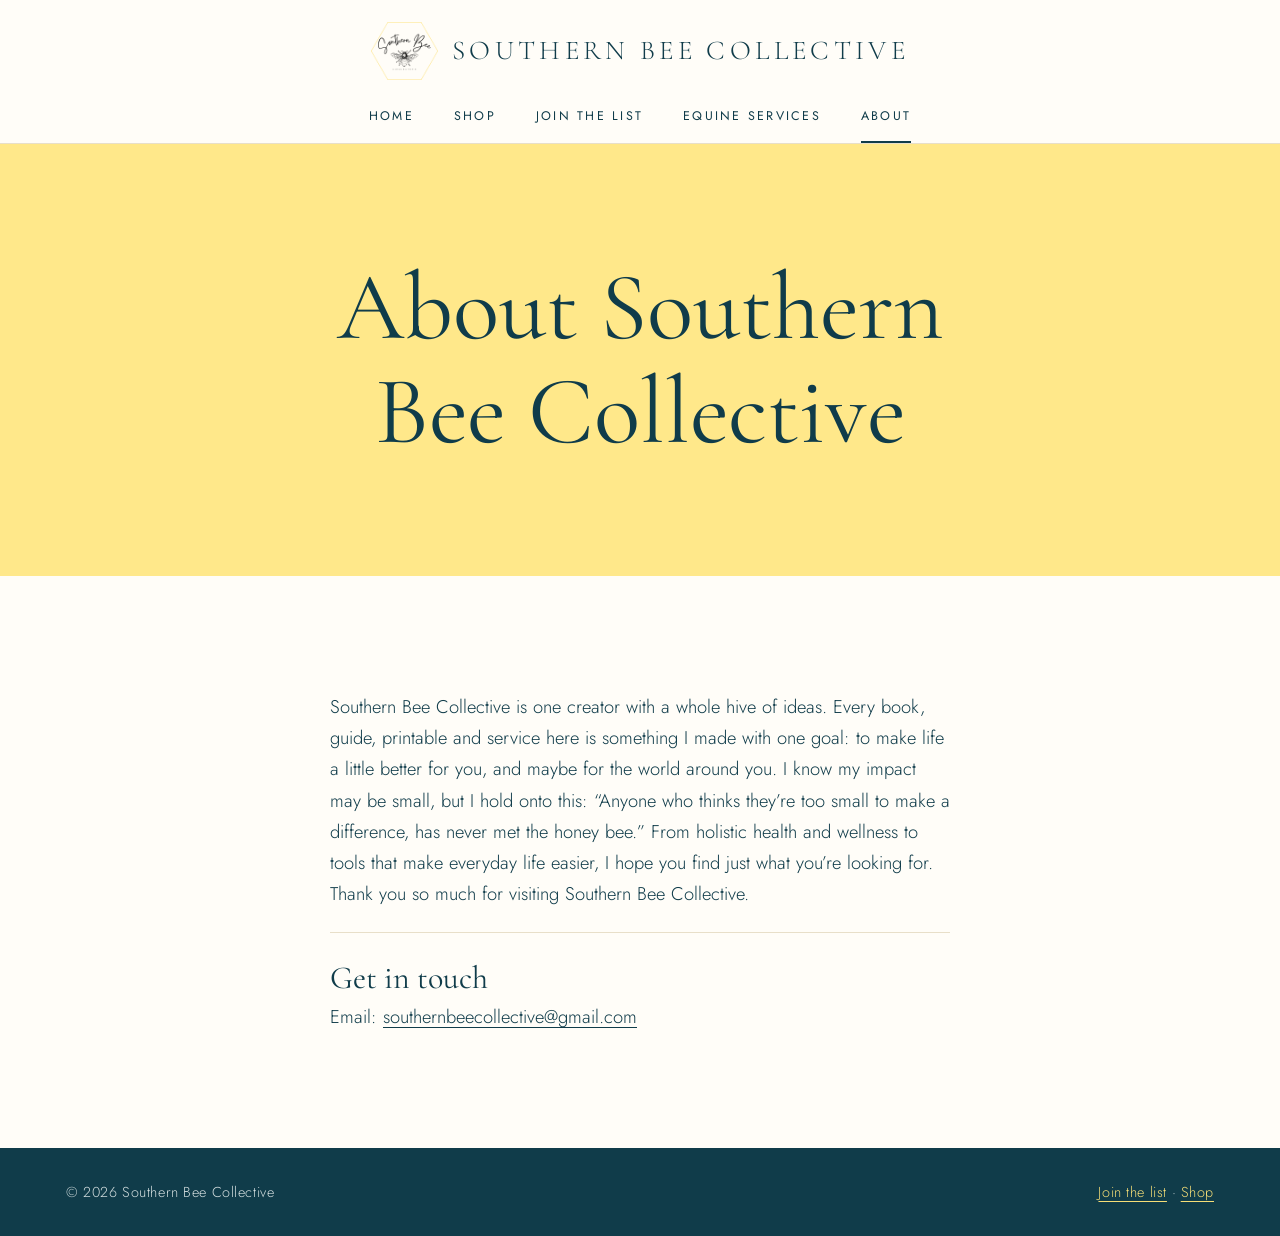
==== about.html @ 6bbc51a5 "Add Jessica's About page text Co-Authored-By: Claude Opus 5.5 (1M context) <noreply@anthropic.com> C" ====
<!doctype html>
<html lang="en">
<head>
  <meta charset="utf-8">
  <meta name="viewport" content="width=device-width, initial-scale=1, viewport-fit=cover">
  <title>About | Southern Bee Collective</title>
  <meta name="description" content="Meet Southern Bee Collective, a small independent shop making practical books, guides, templates and printables.">
  <link rel="canonical" href="https://www.southernbeecollective.com/about.html">
  <meta name="theme-color" content="#103C4A">
  <meta property="og:type" content="website">
  <meta property="og:site_name" content="Southern Bee Collective">
  <meta property="og:title" content="About | Southern Bee Collective">
  <meta property="og:description" content="Meet Southern Bee Collective, a small independent shop making practical books, guides, templates and printables.">
  <meta property="og:url" content="https://www.southernbeecollective.com/about.html">
  <meta property="og:image" content="https://www.southernbeecollective.com/assets/social-preview.jpg">
  <meta property="og:image:alt" content="Southern Bee Collective logo">
  <meta name="twitter:card" content="summary_large_image">
  <link rel="apple-touch-icon" href="assets/favicon.png">
  <link rel="icon" href="assets/favicon.png">
  <link rel="preconnect" href="https://fonts.googleapis.com">
  <link rel="preconnect" href="https://fonts.gstatic.com" crossorigin>
  <link rel="stylesheet" href="https://fonts.googleapis.com/css2?family=Cormorant+Garamond:ital,wght@0,400;0,500;1,400&family=Jost:wght@300;400;500&display=swap">
  <link rel="stylesheet" href="styles.css">
  <script src="site.js" defer></script>
</head>
<body>
  <header class="site-header">
    <div class="wrap">
      <a class="brand" href="index.html">
        <img src="assets/logo.png" alt="" width="65" height="56">
        <span class="brand-name">Southern Bee Collective</span>
      </a>
      <nav class="nav" aria-label="Main">
        <a href="index.html">Home</a>
        <a href="shop.html">Shop</a>
        <a href="subscribe.html">Join the list</a>
        <a href="equine.html">Equine Services</a>
        <a href="about.html" aria-current="page">About</a>
      </nav>
    </div>
  </header>

  <main>
    <section class="hero page-hero">
      <div class="wrap">
        <h1>About Southern Bee Collective</h1>
      </div>
    </section>

    <section class="section">
      <div class="wrap">
        <div class="prose">
          <div class="prose" data-content="aboutText"><p>Southern Bee Collective is one creator with a whole hive of ideas. Every book, guide, printable and service here is something I made with one goal: to make life a little better for you, and maybe for the world around you. I know my impact may be small, but I hold onto this: “Anyone who thinks they’re too small to make a difference, has never met the honey bee.” From holistic health and wellness to tools that make everyday life easier, I hope you find just what you’re looking for. Thank you so much for visiting Southern Bee Collective.</p></div>
          <div class="contact">
            <h2>Get in touch</h2>
            <p>Email: <a data-content="contactEmail" href="mailto:southernbeecollective@gmail.com">southernbeecollective@gmail.com</a></p>
          </div>
        </div>
      </div>
    </section>

  </main>

  <footer class="site-footer">
    <div class="wrap">
      <span>&copy; <span id="year">2026</span> Southern Bee Collective</span>
      <span><a href="subscribe.html">Join the list</a> &middot; <a href="shop.html">Shop</a></span>
    </div>
  </footer>
</body>
</html>
---- styles.css ----
/* Southern Bee Collective
   Look: soft glamour. Warm ivory with soft yellow bands, honey gold accents, soft
   deep teal instead of hard black, a centered header and a graceful serif.
   Edit the colors here and the whole site follows. */
:root {
  --honey: #F5DE77;      /* brand yellow, reads as gold against black */
  --honey-deep: #7A5E00; /* darker gold for small text on light backgrounds */
  --champagne: #FFE88A;  /* soft yellow for feature bands */
  --ink: #103C4A;        /* deep teal for text, buttons and footer */
  --ink-soft: #4C6168;   /* secondary text */
  --mist: #5A6A6E;       /* secondary text on champagne */
  --paper: #FFFDF8;      /* warm ivory page */
  --pearl: #FAF5EA;      /* quiet panels */
  --line: #E8DFC9;

  --display: "Cormorant Garamond", "Cormorant", Garamond, Georgia, serif;
  --script: "Parisienne", "Great Vibes", cursive; /* for a few feature headings */
  --body: "Jost", "Futura", system-ui, -apple-system, "Segoe UI", sans-serif;

  --step-0: 1.0625rem;
  --step-1: 1.25rem;
  --step-2: 2rem;
  --step-3: clamp(2.4rem, 5.5vw, 3.5rem);
  --step-4: clamp(3rem, 8.5vw, 6rem);

  --wrap: 1180px;
  --gutter-l: max(16px, env(safe-area-inset-left, 0px));
  --gutter-r: max(16px, env(safe-area-inset-right, 0px));
  color-scheme: light;
}

* { box-sizing: border-box; }
html { -webkit-text-size-adjust: 100%; }
body {
  margin: 0;
  background: var(--paper);
  color: var(--ink);
  font-family: var(--body);
  font-weight: 300;
  font-size: var(--step-0);
  line-height: 1.7;
}
img { max-width: 100%; height: auto; display: block; }
a { color: inherit; text-underline-offset: 4px; text-decoration-thickness: 1px; }
h1, h2 { font-family: var(--display); font-weight: 400; line-height: 1.08; text-wrap: balance; margin: 0; }
h3 { font-family: var(--body); font-weight: 400; line-height: 1.3; margin: 0; }
p { margin: 0; }
strong, b { font-weight: 500; }
:focus-visible { outline: 1.5px solid currentColor; outline-offset: 4px; }

.wrap {
  max-width: var(--wrap);
  margin-inline: auto;
  padding-left: var(--gutter-l);
  padding-right: var(--gutter-r);
}

/* Small tracked capitals, kept to navigation and buttons */
.nav a, .btn, .chip { text-transform: uppercase; letter-spacing: 0.18em; font-size: 0.78rem; font-weight: 400; }

/* Header: centered house mark over a centered menu */
.site-header { background: var(--paper); border-bottom: 1px solid var(--line); }
.site-header .wrap { display: grid; justify-items: center; gap: 14px; padding-block: 22px 0; }
.brand { display: flex; align-items: center; gap: 14px; text-decoration: none; }
.brand img { height: 58px; width: auto; }
.brand-name { font-family: var(--display); font-size: clamp(1.25rem, 3.4vw, 1.7rem); letter-spacing: 0.16em; text-transform: uppercase; }
.nav { display: flex; justify-content: center; gap: 0 clamp(18px, 3.5vw, 40px); flex-wrap: wrap; }
.nav a { text-decoration: none; padding-block: 12px 14px; border-bottom: 2px solid transparent; }
.nav a:hover { border-bottom-color: var(--honey); }
.nav a[aria-current="page"] { border-bottom-color: var(--ink); }
@media (max-width: 520px) {
  .brand img { height: 46px; }
  .brand-name { letter-spacing: 0.08em; font-size: 1.05rem; }
  .nav { gap: 0 13px; }
  .nav a { letter-spacing: 0.08em; font-size: 0.7rem; }
}

/* Hero: black stage, centered */
.hero { background: var(--champagne); color: var(--ink); }
.hero .wrap { padding-block: clamp(72px, 13vw, 168px); display: grid; justify-items: center; text-align: center; }
.hero-copy { display: grid; justify-items: center; gap: 28px; min-width: 0; }
.hero h1 { font-size: var(--step-4); font-weight: 400; max-width: 16ch; }
.hero p { font-size: var(--step-1); max-width: 34rem; color: var(--ink-soft); }
.page-hero .wrap { padding-block: clamp(56px, 9vw, 112px); gap: 18px; }
.page-hero h1 { font-size: var(--step-4); max-width: 18ch; }

.btn-row { display: flex; gap: 14px; flex-wrap: wrap; justify-content: center; }
.btn {
  display: inline-flex; align-items: center; justify-content: center;
  font-family: var(--body); line-height: 1; text-decoration: none; cursor: pointer;
  padding: 18px 34px; border-radius: 999px; border: 1px solid var(--ink);
  background: var(--ink); color: var(--paper);
  transition: background-color .25s ease, color .25s ease, border-color .25s ease;
}
.btn:hover { background: var(--honey); border-color: var(--honey); color: var(--ink); }
.btn.ghost { background: transparent; color: var(--ink); }
.btn.ghost:hover { background: var(--ink); border-color: var(--ink); color: var(--paper); }
.btn[aria-disabled="true"] { opacity: .4; pointer-events: none; }
/* on black */


/* Home page quote */
.quote-band .wrap { padding-block: clamp(56px, 8vw, 104px) 0; }
.quote { margin: 0 auto; max-width: 46rem; text-align: center; display: grid; justify-items: center; gap: 22px; }
.quote::before, .quote::after { content: ""; width: 56px; height: 1px; background: var(--honey-deep); opacity: .6; }
.quote blockquote { margin: 0; }
.quote p { font-family: var(--display); font-style: italic; font-size: clamp(1.7rem, 3.6vw, 2.6rem); line-height: 1.3; color: var(--ink); text-wrap: balance; }

/* Sections */
.section .wrap { padding-block: clamp(64px, 9vw, 120px); display: grid; gap: clamp(36px, 5vw, 56px); }
.section.tinted { background: var(--pearl); }
.section-head { display: grid; gap: 14px; justify-items: center; text-align: center; max-width: 44rem; margin-inline: auto; }
.section-head p { color: var(--ink-soft); }
.section h2 { font-size: var(--step-3); }

/* What we make: four columns divided by fine rules */
.kinds { display: grid; grid-template-columns: repeat(4, minmax(0, 1fr)); border-block: 1px solid var(--honey); }
.kind {
  display: grid; gap: 10px; align-content: start; justify-items: center; text-align: center; text-decoration: none;
  padding: 40px 24px 44px;
}
.kind + .kind { border-left: 1px solid var(--line); }
.kind h3 { font-family: var(--display); font-size: var(--step-2); }
.kind p { color: var(--ink-soft); max-width: 24ch; font-size: 0.98rem; }
.kind:hover h3 { text-decoration: underline; text-decoration-color: var(--honey); text-decoration-thickness: 2px; text-underline-offset: 8px; }
@media (max-width: 860px) {
  .kinds { grid-template-columns: repeat(2, minmax(0, 1fr)); }
  .kind:nth-child(3) { border-left: 0; }
  .kind:nth-child(n+3) { border-top: 1px solid var(--line); }
}
@media (max-width: 480px) {
  .kind { padding: 28px 12px 32px; }
}

/* Product grid */
.filters { display: flex; gap: 10px; flex-wrap: wrap; justify-content: center; }
.chip {
  font-family: var(--body); padding: 11px 22px; border-radius: 999px; cursor: pointer;
  border: 1px solid var(--line); background: transparent; color: var(--ink);
}
.chip:hover { border-color: var(--ink); }
.chip[aria-pressed="true"] { background: var(--ink); border-color: var(--ink); color: var(--paper); }
.grid { display: grid; grid-template-columns: repeat(auto-fill, minmax(260px, 1fr)); gap: 56px 32px; }
.card { display: flex; flex-direction: column; min-width: 0; text-align: center; }
.card-img { aspect-ratio: 4 / 5; max-width: 100%; background: var(--pearl); display: grid; place-items: center; overflow: hidden; }
.section.tinted .card-img { background: var(--paper); }
.card-img img { width: 100%; height: 100%; object-fit: cover; transition: transform .6s ease; }
.card:hover .card-img img { transform: scale(1.03); }
.card-img .ph { display: grid; place-items: center; width: 100%; height: 100%; }
.card-img .ph img { width: 50%; height: auto; opacity: .5; }
.card:hover .card-img .ph img { transform: none; }
.card-body { padding-top: 22px; display: flex; flex-direction: column; align-items: center; gap: 8px; flex: 1; }
.tag { font-size: 0.85rem; color: var(--honey-deep); letter-spacing: 0.04em; }
.card h3 { font-size: 1.2rem; font-weight: 400; }
.card p { color: var(--ink-soft); font-size: 0.97rem; max-width: 32ch; }
.card .meta { margin-top: auto; display: grid; justify-items: center; gap: 14px; padding-top: 14px; }
.price { font-weight: 400; font-size: 1.05rem; letter-spacing: 0.04em; font-variant-numeric: tabular-nums; }
.card .btn { padding: 14px 26px; }

.empty {
  border-block: 1px solid var(--ink);
  padding: clamp(40px, 7vw, 72px) 24px; text-align: center; display: grid; gap: 16px; justify-items: center;
}
.empty h3 { font-family: var(--display); font-size: var(--step-2); }
.empty p { color: var(--ink-soft); max-width: 40ch; }

.etsy-cta { display: flex; justify-content: center; }
.section .wrap > div:last-child:not(.empty):has(> .btn) { display: flex; justify-content: center; }

.books-grid { grid-template-columns: repeat(auto-fit, minmax(220px, 300px)); justify-content: center; }
.book .card-img { aspect-ratio: 2 / 3; }
.book .card-img > img { box-shadow: 0 18px 36px -18px rgba(16, 60, 74, .45); }

/* Signup band */
.signup { background: var(--champagne); color: var(--ink); }
.signup .wrap { padding-block: clamp(64px, 10vw, 128px); display: grid; gap: 32px; justify-items: center; text-align: center; }
.signup .section-head { gap: 16px; }
.signup h2 { color: var(--ink); font-size: var(--step-3); }
.signup p { color: var(--ink-soft); }
.signup-form { display: grid; gap: 14px; width: 100%; max-width: 560px; }
.signup-form .row { display: flex; gap: 12px; flex-wrap: wrap; justify-content: center; }
.signup-form input {
  flex: 1 1 200px; min-width: 0; font: 300 1rem var(--body); padding: 16px 4px; border-radius: 0;
  border: 0; border-bottom: 1px solid var(--ink); background: transparent; color: var(--ink);
}
.signup-form input::placeholder { color: #6E7F83; }
.signup-form input:focus-visible { outline: none; border-bottom-color: var(--honey-deep); }
.form-note { font-size: 0.95rem; min-height: 1.4em; }
.signup.light { background: var(--paper); color: var(--ink); }
.signup.light h2 { color: var(--ink); font-size: var(--step-4); }
.signup.light p { color: var(--ink-soft); }
.signup.light .signup-form input { border-bottom-color: var(--ink); color: var(--ink); }
.signup.light .signup-form input::placeholder { color: #7D786D; }
.signup.light .signup-form input:focus-visible { border-bottom-color: var(--honey-deep); }
.signup.light .btn { background: var(--ink); border-color: var(--ink); color: var(--paper); }
.signup.light .btn:hover { background: var(--honey); border-color: var(--honey); color: var(--ink); }

/* About */
.prose { display: grid; gap: 22px; max-width: 62ch; margin-inline: auto; }
.prose p { font-size: 1.15rem; }
.contact { display: grid; gap: 6px; padding-top: 28px; border-top: 1px solid var(--line); }
.contact h2 { font-size: var(--step-2); }

/* Equine Services: photo and black text panel, side by side */
.equine { background: var(--pearl); color: var(--ink); }
.equine-split { display: grid; grid-template-columns: minmax(0, 1fr) minmax(0, 1fr); min-height: min(88vh, 860px); }
.equine-photo { min-height: 0; max-width: 100%; }
.equine-photo img { width: 100%; height: 100%; object-fit: cover; object-position: 40% 30%; }
.equine-copy {
  display: grid; gap: 26px; align-content: center; min-width: 0;
  padding-block: clamp(56px, 8vw, 96px);
  padding-left: max(clamp(24px, 6vw, 88px), env(safe-area-inset-left, 0px));
  padding-right: max(clamp(16px, 6vw, 88px), env(safe-area-inset-right, 0px));
}
.equine-copy h1 { font-size: var(--step-4); }
.callout { font-family: var(--display); font-style: italic; color: var(--honey-deep); font-size: var(--step-2); padding-bottom: 20px; border-bottom: 1px solid var(--honey); justify-self: start; }
.equine-copy .prose { margin-inline: 0; }
.equine-copy .prose p { color: var(--ink-soft); }
.equine-copy .btn-row { justify-content: flex-start; }

@media (max-width: 820px) {
  .equine-split { grid-template-columns: 1fr; min-height: 0; }
  .equine-photo { aspect-ratio: 4 / 5; max-height: 72vh; }
}

/* Script headings */
h1.script, h2.script { font-family: var(--script); font-weight: 400; line-height: 1.15; letter-spacing: 0; }
.hero h1.script { font-size: clamp(2.8rem, 7vw, 5.4rem); max-width: 16ch; }
.page-hero h1.script { font-size: clamp(3.6rem, 9vw, 6.5rem); }
.section h2.script, .signup h2.script { font-size: clamp(2.8rem, 6vw, 4.2rem); }

/* Footer */
.site-footer { background: var(--ink); color: #D3DEDF; }
.site-footer .wrap { padding-block: 32px; display: flex; gap: 16px; justify-content: space-between; flex-wrap: wrap; font-size: 0.9rem; letter-spacing: 0.04em; }
.site-footer a { color: var(--honey); }

@media (prefers-reduced-motion: reduce) {
  * { transition: none !important; }
}
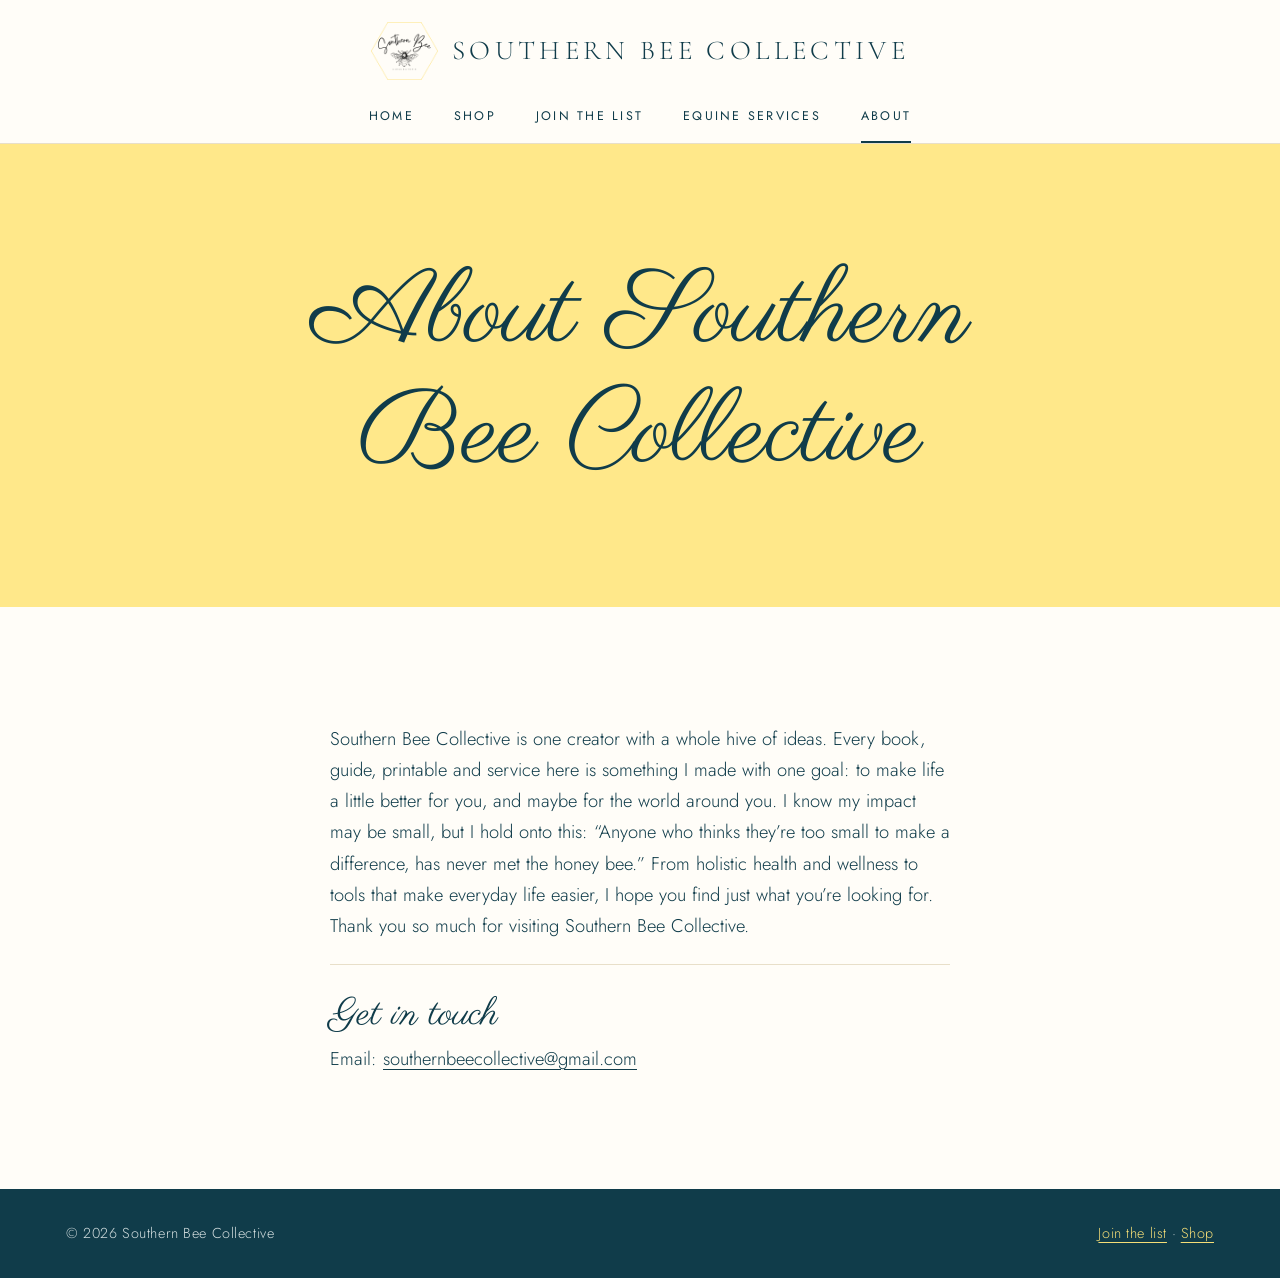
==== commit cdab869b: "Use Parisienne for every page title and section heading Co-Authored-By: Claude Opus 5.5 (1M context)" ====
--- a/about.html
+++ b/about.html
@@ -19,7 +19,7 @@
   <link rel="icon" href="assets/favicon.png">
   <link rel="preconnect" href="https://fonts.googleapis.com">
   <link rel="preconnect" href="https://fonts.gstatic.com" crossorigin>
-  <link rel="stylesheet" href="https://fonts.googleapis.com/css2?family=Cormorant+Garamond:ital,wght@0,400;0,500;1,400&family=Jost:wght@300;400;500&display=swap">
+  <link rel="stylesheet" href="https://fonts.googleapis.com/css2?family=Cormorant+Garamond:ital,wght@0,400;0,500;1,400&family=Parisienne&family=Jost:wght@300;400;500&display=swap">
   <link rel="stylesheet" href="styles.css">
   <script src="site.js" defer></script>
 </head>
@@ -43,7 +43,7 @@
   <main>
     <section class="hero page-hero">
       <div class="wrap">
-        <h1>About Southern Bee Collective</h1>
+        <h1 class="script">About Southern Bee Collective</h1>
       </div>
     </section>
 
@@ -52,7 +52,7 @@
         <div class="prose">
           <div class="prose" data-content="aboutText"><p>Southern Bee Collective is one creator with a whole hive of ideas. Every book, guide, printable and service here is something I made with one goal: to make life a little better for you, and maybe for the world around you. I know my impact may be small, but I hold onto this: “Anyone who thinks they’re too small to make a difference, has never met the honey bee.” From holistic health and wellness to tools that make everyday life easier, I hope you find just what you’re looking for. Thank you so much for visiting Southern Bee Collective.</p></div>
           <div class="contact">
-            <h2>Get in touch</h2>
+            <h2 class="script">Get in touch</h2>
             <p>Email: <a data-content="contactEmail" href="mailto:southernbeecollective@gmail.com">southernbeecollective@gmail.com</a></p>
           </div>
         </div>
--- a/styles.css
+++ b/styles.css
@@ -112,25 +112,6 @@
 .section-head { display: grid; gap: 14px; justify-items: center; text-align: center; max-width: 44rem; margin-inline: auto; }
 .section-head p { color: var(--ink-soft); }
 .section h2 { font-size: var(--step-3); }
-
-/* What we make: four columns divided by fine rules */
-.kinds { display: grid; grid-template-columns: repeat(4, minmax(0, 1fr)); border-block: 1px solid var(--honey); }
-.kind {
-  display: grid; gap: 10px; align-content: start; justify-items: center; text-align: center; text-decoration: none;
-  padding: 40px 24px 44px;
-}
-.kind + .kind { border-left: 1px solid var(--line); }
-.kind h3 { font-family: var(--display); font-size: var(--step-2); }
-.kind p { color: var(--ink-soft); max-width: 24ch; font-size: 0.98rem; }
-.kind:hover h3 { text-decoration: underline; text-decoration-color: var(--honey); text-decoration-thickness: 2px; text-underline-offset: 8px; }
-@media (max-width: 860px) {
-  .kinds { grid-template-columns: repeat(2, minmax(0, 1fr)); }
-  .kind:nth-child(3) { border-left: 0; }
-  .kind:nth-child(n+3) { border-top: 1px solid var(--line); }
-}
-@media (max-width: 480px) {
-  .kind { padding: 28px 12px 32px; }
-}
 
 /* Product grid */
 .filters { display: flex; gap: 10px; flex-wrap: wrap; justify-content: center; }
@@ -223,11 +204,13 @@
   .equine-photo { aspect-ratio: 4 / 5; max-height: 72vh; }
 }
 
-/* Script headings */
+/* Script headings: every page title and section heading */
 h1.script, h2.script { font-family: var(--script); font-weight: 400; line-height: 1.15; letter-spacing: 0; }
 .hero h1.script { font-size: clamp(2.8rem, 7vw, 5.4rem); max-width: 16ch; }
 .page-hero h1.script { font-size: clamp(3.6rem, 9vw, 6.5rem); }
 .section h2.script, .signup h2.script { font-size: clamp(2.8rem, 6vw, 4.2rem); }
+.equine-copy h1.script { font-size: clamp(3.2rem, 8vw, 5.6rem); }
+.contact h2.script { font-size: 2.4rem; }
 
 /* Footer */
 .site-footer { background: var(--ink); color: #D3DEDF; }
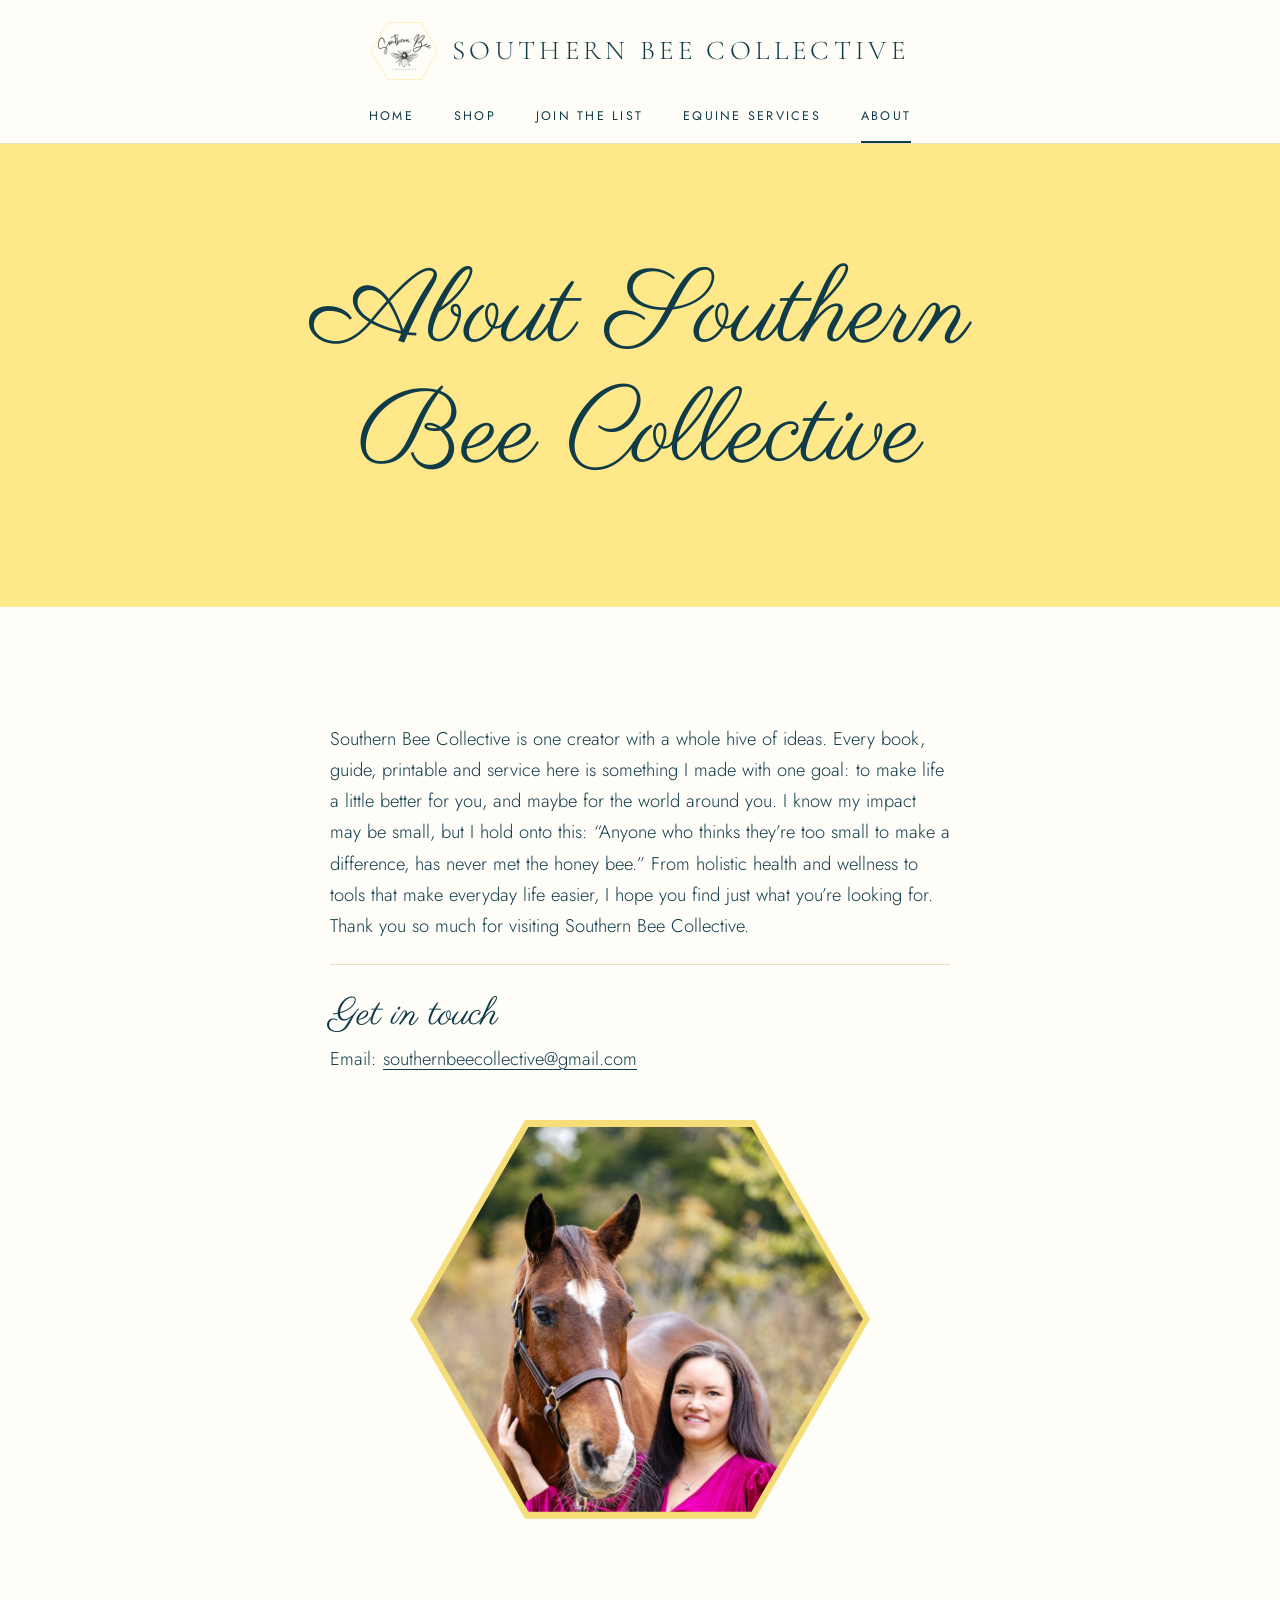
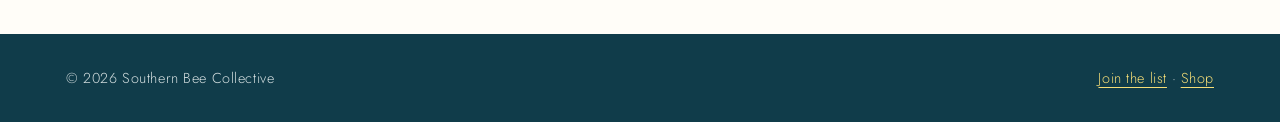
==== commit d063a496: "Add honeycomb photo of Jessica and her horse to the About page Co-Authored-By: Claude Opus 5.5 (1M c" ====
--- a/about.html
+++ b/about.html
@@ -55,6 +55,9 @@
             <h2 class="script">Get in touch</h2>
             <p>Email: <a data-content="contactEmail" href="mailto:southernbeecollective@gmail.com">southernbeecollective@gmail.com</a></p>
           </div>
+          <figure class="honeycomb">
+            <img src="assets/jessica-and-horse.jpg" alt="Jessica smiling beside her chestnut horse, who wears a leather halter, with autumn trees behind them" width="900" height="780" loading="lazy">
+          </figure>
         </div>
       </div>
     </section>
--- a/styles.css
+++ b/styles.css
@@ -182,6 +182,14 @@
 .contact { display: grid; gap: 6px; padding-top: 28px; border-top: 1px solid var(--line); }
 .contact h2 { font-size: var(--step-2); }
 
+/* About photo in a honeycomb cell: a honey border around a flat-top hexagon */
+.honeycomb {
+  --hex: polygon(25% 0, 75% 0, 100% 50%, 75% 100%, 25% 100%, 0 50%);
+  margin: 24px auto 0; width: min(100%, 460px); aspect-ratio: 900 / 780;
+  background: var(--honey); clip-path: var(--hex); padding: 7px;
+}
+.honeycomb img { width: 100%; height: 100%; object-fit: cover; clip-path: var(--hex); }
+
 /* Equine Services: photo and black text panel, side by side */
 .equine { background: var(--pearl); color: var(--ink); }
 .equine-split { display: grid; grid-template-columns: minmax(0, 1fr) minmax(0, 1fr); min-height: min(88vh, 860px); }
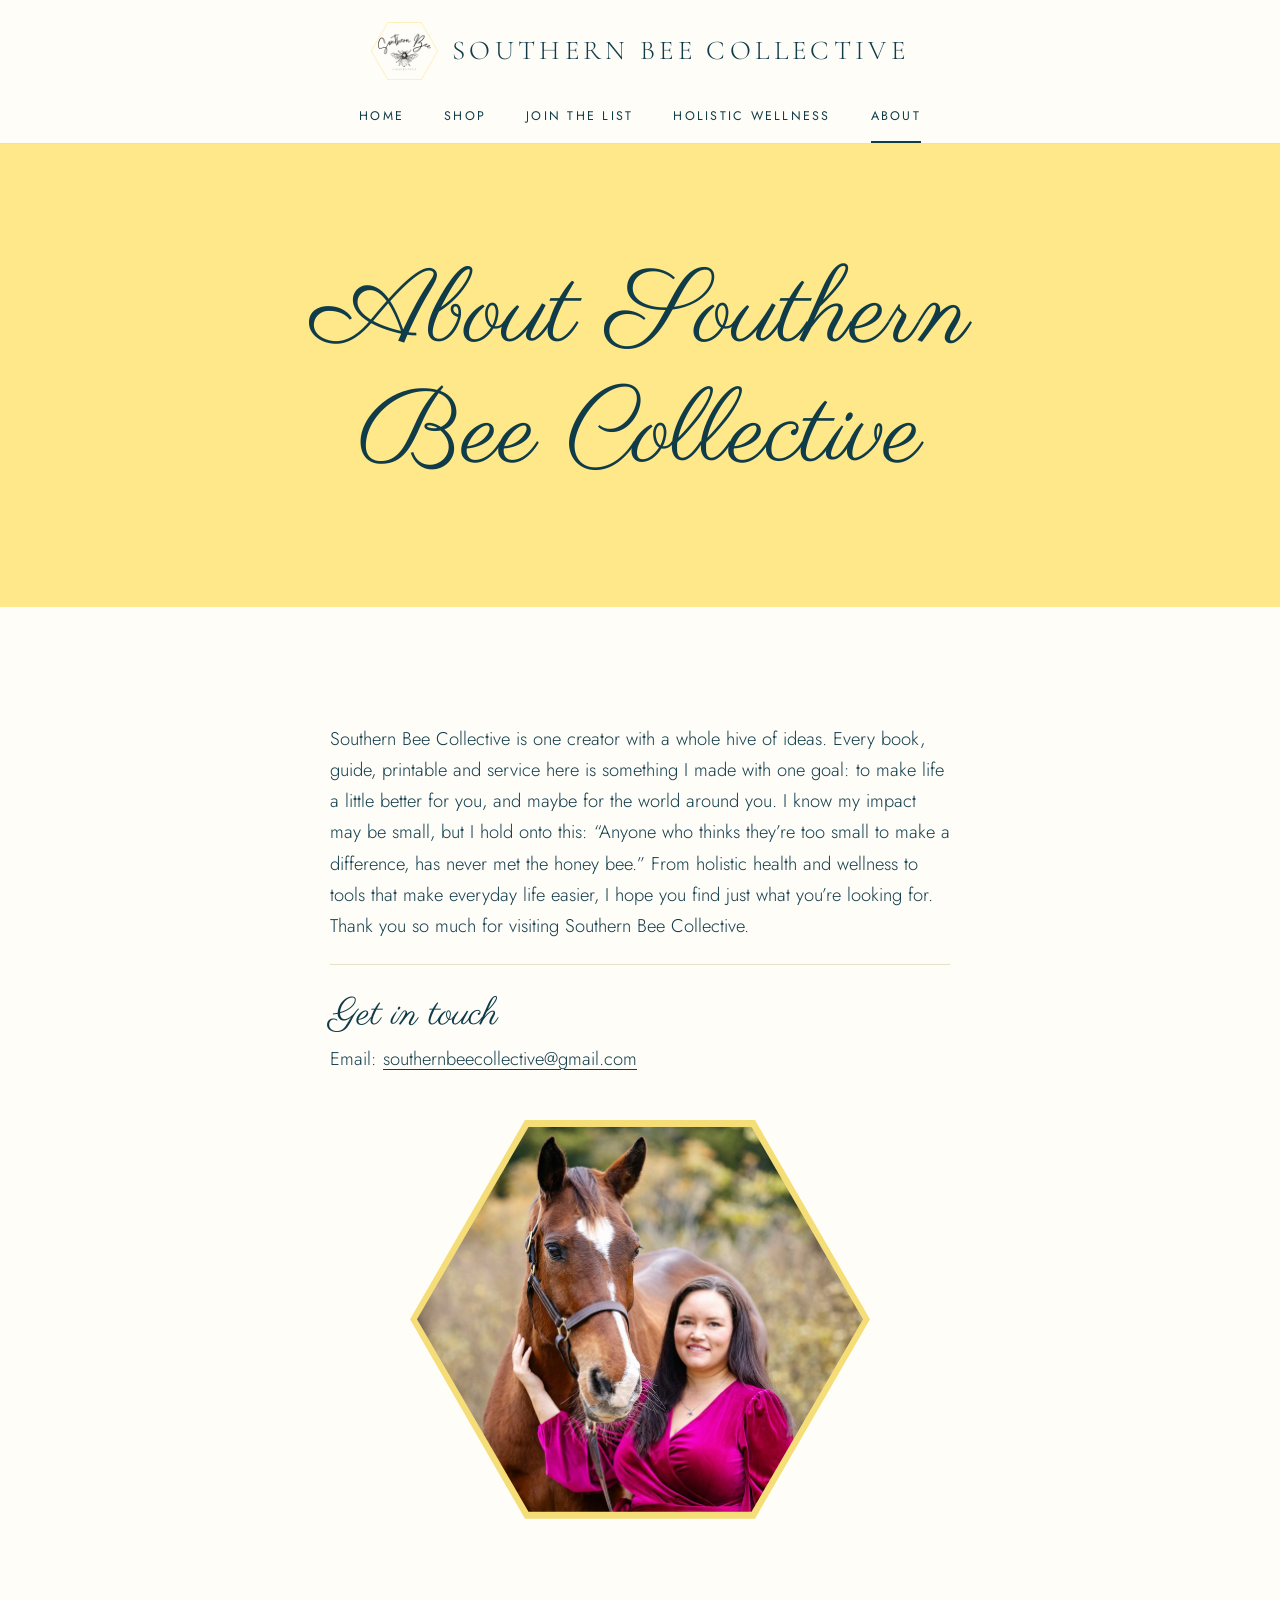
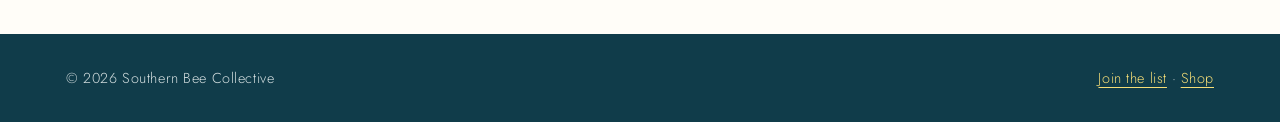
==== commit 4c5f5782: "Rename Equine Services to Holistic Wellness and broaden the page copy Co-Authored-By: Claude Opus 5." ====
--- a/about.html
+++ b/about.html
@@ -34,7 +34,7 @@
         <a href="index.html">Home</a>
         <a href="shop.html">Shop</a>
         <a href="subscribe.html">Join the list</a>
-        <a href="equine.html">Equine Services</a>
+        <a href="equine.html">Holistic Wellness</a>
         <a href="about.html" aria-current="page">About</a>
       </nav>
     </div>
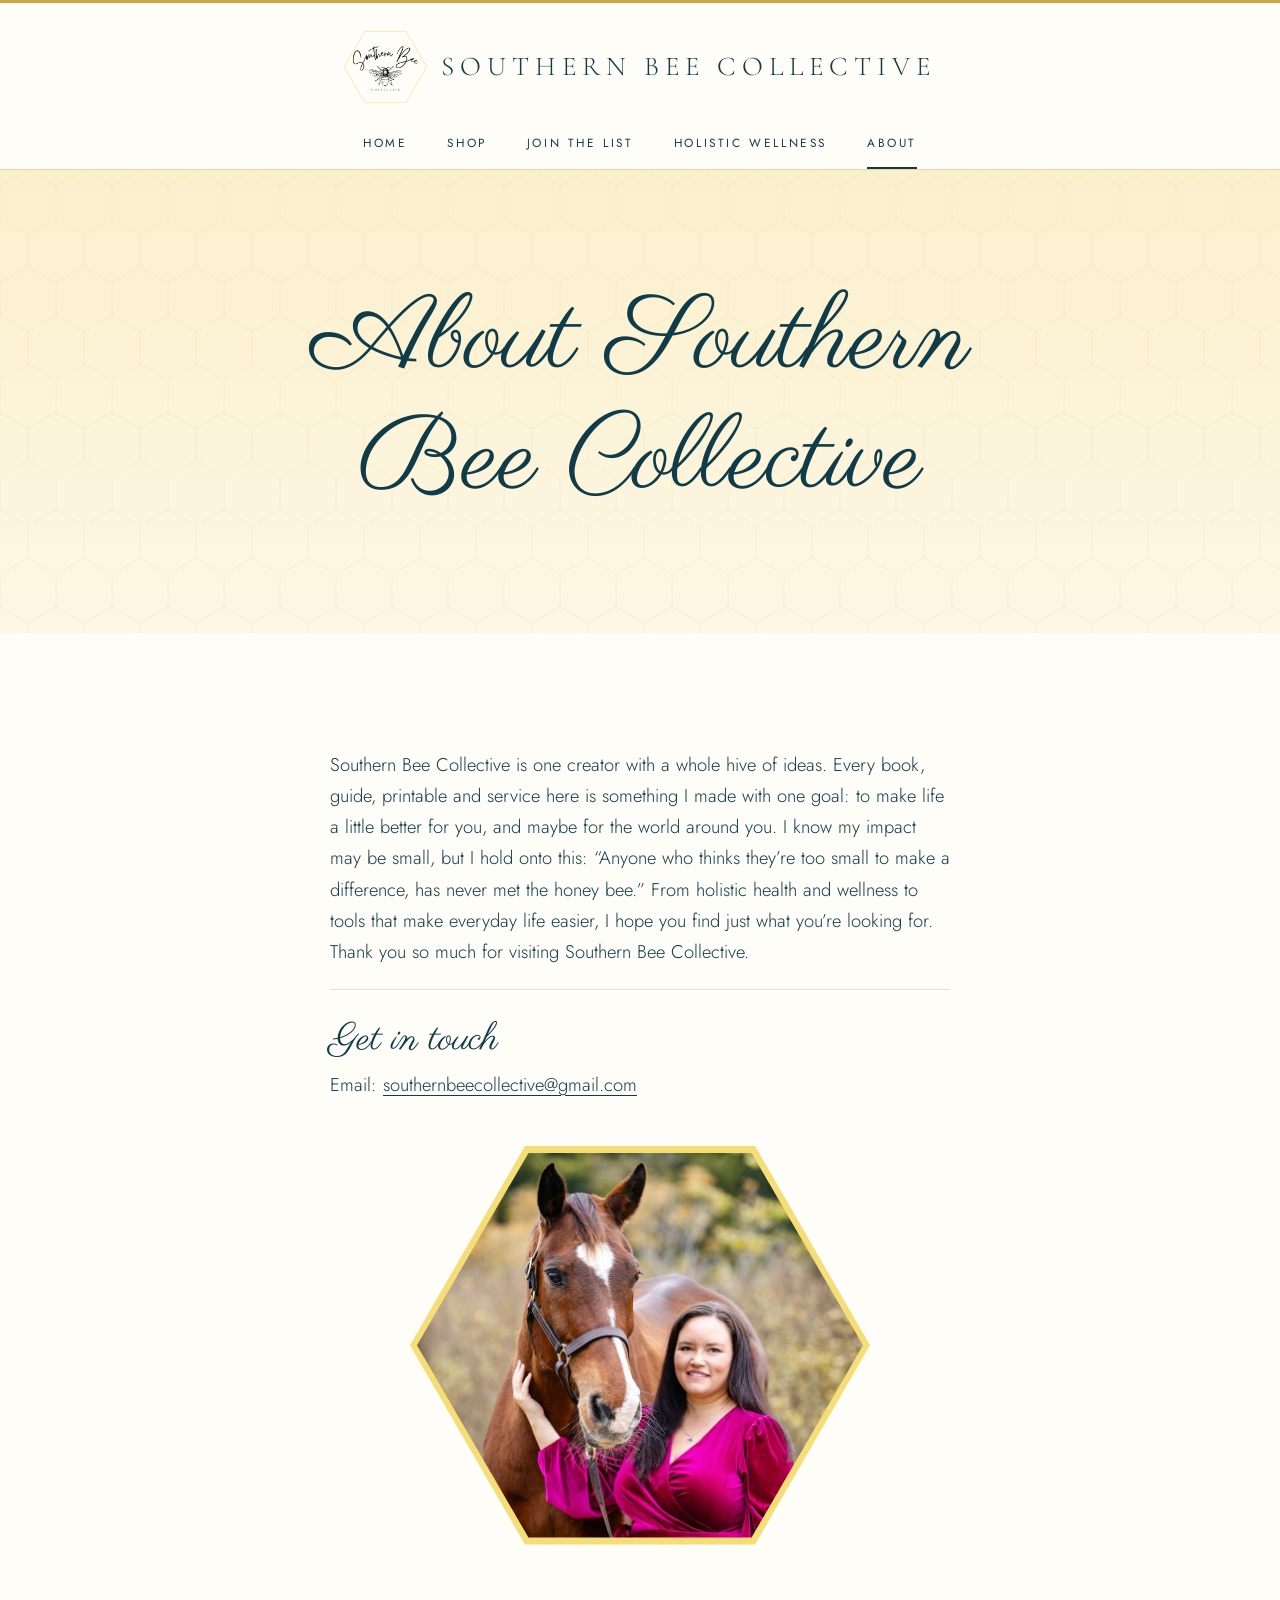
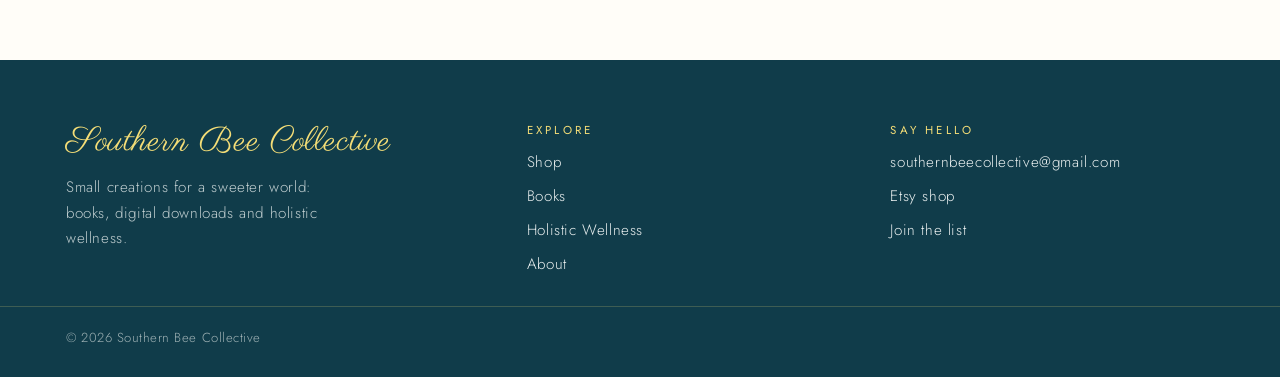
==== commit 741a8289: "Polish the site: soft butter yellow, gold details, home portrait and fuller footer Co-Authored-By: C" ====
--- a/about.html
+++ b/about.html
@@ -65,10 +65,21 @@
   </main>
 
   <footer class="site-footer">
-    <div class="wrap">
-      <span>&copy; <span id="year">2026</span> Southern Bee Collective</span>
-      <span><a href="subscribe.html">Join the list</a> &middot; <a href="shop.html">Shop</a></span>
+    <div class="wrap foot">
+      <div class="foot-brand">
+        <span class="script">Southern Bee Collective</span>
+        <p>Small creations for a sweeter world: books, digital downloads and holistic wellness.</p>
+      </div>
+      <nav aria-label="Footer">
+        <h2>Explore</h2>
+        <ul><li><a href="shop.html">Shop</a></li><li><a href="index.html#books">Books</a></li><li><a href="equine.html">Holistic Wellness</a></li><li><a href="about.html">About</a></li></ul>
+      </nav>
+      <div>
+        <h2>Say hello</h2>
+        <ul><li><a href="mailto:southernbeecollective@gmail.com">southernbeecollective@gmail.com</a></li><li><a href="https://southernbcollective.etsy.com" target="_blank" rel="noopener" data-link="etsyUrl">Etsy shop</a></li><li><a href="subscribe.html">Join the list</a></li></ul>
+      </div>
     </div>
+    <div class="foot-base"><div class="wrap"><span>&copy; <span id="year">2026</span> Southern Bee Collective</span></div></div>
   </footer>
 </body>
 </html>
--- a/styles.css
+++ b/styles.css
@@ -5,7 +5,10 @@
 :root {
   --honey: #F5DE77;      /* brand yellow, reads as gold against black */
   --honey-deep: #7A5E00; /* darker gold for small text on light backgrounds */
-  --champagne: #FFE88A;  /* soft yellow for feature bands */
+  --champagne: #FBF0CC;  /* soft butter yellow for feature bands */
+  --champagne-2: #FDF7E4;/* lighter end of the band wash */
+  --gold: #C9A646;       /* hairlines and small flourishes */
+  --gold-soft: rgba(201, 166, 70, .45);
   --ink: #103C4A;        /* deep teal for text, buttons and footer */
   --ink-soft: #4C6168;   /* secondary text */
   --mist: #5A6A6E;       /* secondary text on champagne */
@@ -225,6 +228,96 @@
 .site-footer .wrap { padding-block: 32px; display: flex; gap: 16px; justify-content: space-between; flex-wrap: wrap; font-size: 0.9rem; letter-spacing: 0.04em; }
 .site-footer a { color: var(--honey); }
 
+/* ============ Polish: gold details, softer bands, fuller footer ============ */
+
+/* Header: thin gold rule on top, a larger logo */
+.site-header { border-top: 3px solid var(--gold); border-bottom-color: var(--gold-soft); }
+.site-header .wrap { padding-block: 28px 0; gap: 18px; }
+.brand img { height: 72px; }
+.brand-name { letter-spacing: .22em; }
+.nav a { letter-spacing: .22em; font-size: .74rem; }
+@media (max-width: 520px) { .brand img { height: 56px; } .brand-name { letter-spacing: .1em; } .nav a { letter-spacing: .1em; font-size: .7rem; } }
+
+/* Yellow bands: a soft wash with a faint honeycomb texture */
+.hero, .signup:not(.light) {
+  background:
+    url("data:image/svg+xml,%3Csvg xmlns='http://www.w3.org/2000/svg' width='56' height='97' viewBox='0 0 56 97'%3E%3Cpath d='M28 0l28 16.2v32.4L28 64.8 0 48.6V16.2zM28 64.8V97' fill='none' stroke='%23B08A1E' stroke-opacity='.07' stroke-width='1'/%3E%3C/svg%3E"),
+    linear-gradient(180deg, var(--champagne) 0%, var(--champagne-2) 100%);
+}
+
+/* Small gold label above a heading */
+.eyebrow { font-size: .74rem; letter-spacing: .3em; text-transform: uppercase; color: var(--honey-deep); display: flex; align-items: center; gap: 14px; }
+.eyebrow::after, .section-head .eyebrow::before { content: ""; width: 48px; height: 1px; background: var(--gold); }
+.section-head .eyebrow { justify-content: center; }
+
+/* Home hero: words on the left, an arched portrait on the right */
+.hero .wrap:has(.hero-grid) { padding-block: clamp(56px, 9vw, 120px); display: block; text-align: left; }
+.hero-grid { display: grid; grid-template-columns: minmax(0, 1.1fr) minmax(0, .9fr); gap: clamp(32px, 6vw, 88px); align-items: center; }
+.hero-grid .hero-copy { justify-items: start; gap: 24px; }
+.hero-grid h1.script { font-size: clamp(3rem, 6.4vw, 5.6rem); max-width: 12ch; line-height: 1.08; }
+.hero-grid p { max-width: 30rem; }
+.hero-grid .btn-row { justify-content: flex-start; margin-top: 8px; }
+.arch-frame { justify-self: center; padding: 12px; border: 1px solid var(--gold); border-radius: 999px 999px 10px 10px; width: min(100%, 444px); }
+.arch { aspect-ratio: 4 / 5; border-radius: 999px 999px 6px 6px; overflow: hidden; box-shadow: 0 30px 60px -30px rgba(16, 60, 74, .45); }
+.arch img { width: 100%; height: 100%; object-fit: cover; object-position: 50% 20%; }
+@media (max-width: 820px) {
+  .hero-grid { grid-template-columns: 1fr; }
+  .hero-grid .hero-copy { justify-items: center; text-align: center; }
+  .hero-grid .btn-row { justify-content: center; }
+  .hero-grid .eyebrow::before { content: ""; width: 48px; height: 1px; background: var(--gold); }
+  .arch-frame { width: min(86%, 360px); }
+}
+
+/* Buttons: gold on hover with a soft lift */
+.btn { padding: 17px 36px; letter-spacing: .22em; font-size: .74rem; transition: background-color .3s ease, color .3s ease, border-color .3s ease, transform .3s ease, box-shadow .3s ease; }
+.btn:hover, .signup.light .btn:hover { background: var(--gold); border-color: var(--gold); color: #fff; transform: translateY(-1px); box-shadow: 0 10px 22px -12px rgba(16, 60, 74, .5); }
+.btn.ghost:hover { background: var(--ink); border-color: var(--ink); color: var(--paper); }
+.nav a:hover { border-bottom-color: var(--gold); }
+
+/* Quote: gold hairlines */
+.quote::before, .quote::after { background: var(--gold); opacity: 1; width: 72px; }
+.quote p { font-size: clamp(1.8rem, 3.8vw, 2.8rem); }
+
+/* Downloads: a framed three-point card */
+.feature { max-width: 880px; margin-inline: auto; width: 100%; display: grid; grid-template-columns: repeat(3, minmax(0, 1fr)); border: 1px solid var(--gold-soft); background: #fff; }
+.feature > div { padding: 36px 28px; text-align: center; display: grid; gap: 10px; justify-items: center; align-content: start; }
+.feature > div + div { border-left: 1px solid var(--gold-soft); }
+.feature .num { font-family: var(--display); font-style: italic; color: var(--gold); font-size: 1.6rem; line-height: 1; }
+.feature h3 { font-family: var(--display); font-size: 1.55rem; }
+.feature p { font-size: .95rem; color: var(--ink-soft); }
+@media (max-width: 720px) {
+  .feature { grid-template-columns: 1fr; }
+  .feature > div + div { border-left: 0; border-top: 1px solid var(--gold-soft); }
+}
+
+/* Books: covers with real depth, titles in the serif */
+.book .card-img { background: transparent !important; overflow: visible; padding: 0 18px; }
+.book .card-img > img { box-shadow: 0 2px 4px rgba(16, 60, 74, .08), 0 28px 48px -22px rgba(16, 60, 74, .55); border-radius: 2px 4px 4px 2px; }
+.book .card-body { padding-top: 30px; }
+.book h3 { font-family: var(--display); font-size: 1.4rem; line-height: 1.25; max-width: 24ch; }
+.books-grid { gap: 64px 56px; }
+
+/* Signup: an inset card framed by a double gold hairline */
+.signup-card {
+  background: rgba(255, 253, 248, .75); border: 1px solid var(--gold-soft);
+  outline: 1px solid var(--gold-soft); outline-offset: 8px;
+  padding: clamp(40px, 6vw, 72px) clamp(20px, 6vw, 72px);
+  display: grid; gap: 32px; justify-items: center; width: min(100% - 20px, 760px);
+}
+
+/* Footer: name, links and contact in three columns */
+.site-footer .wrap.foot { display: grid; grid-template-columns: 1.3fr 1fr 1fr; gap: 40px; justify-content: stretch; padding-block: 64px 28px; font-size: .95rem; }
+.foot h2 { margin: 0 0 14px; font-family: var(--body); font-weight: 400; font-size: .72rem; letter-spacing: .28em; text-transform: uppercase; color: var(--honey); }
+.foot ul { list-style: none; margin: 0; padding: 0; display: grid; gap: 8px; }
+.site-footer .foot a { color: #E9EFEF; text-decoration: none; overflow-wrap: anywhere; }
+.site-footer .foot a:hover { color: var(--honey); }
+.foot-brand { display: grid; gap: 14px; align-content: start; }
+.foot-brand .script { font-family: var(--script); font-size: 2.1rem; color: var(--honey); line-height: 1.1; }
+.foot-brand p { color: #BFCDCF; max-width: 30ch; }
+.site-footer .foot-base { border-top: 1px solid rgba(245, 222, 119, .2); }
+.site-footer .foot-base .wrap { padding-block: 20px 28px; font-size: .82rem; color: #9FB2B5; }
+@media (max-width: 720px) { .site-footer .wrap.foot { grid-template-columns: 1fr; gap: 32px; } }
+
 @media (prefers-reduced-motion: reduce) {
   * { transition: none !important; }
 }
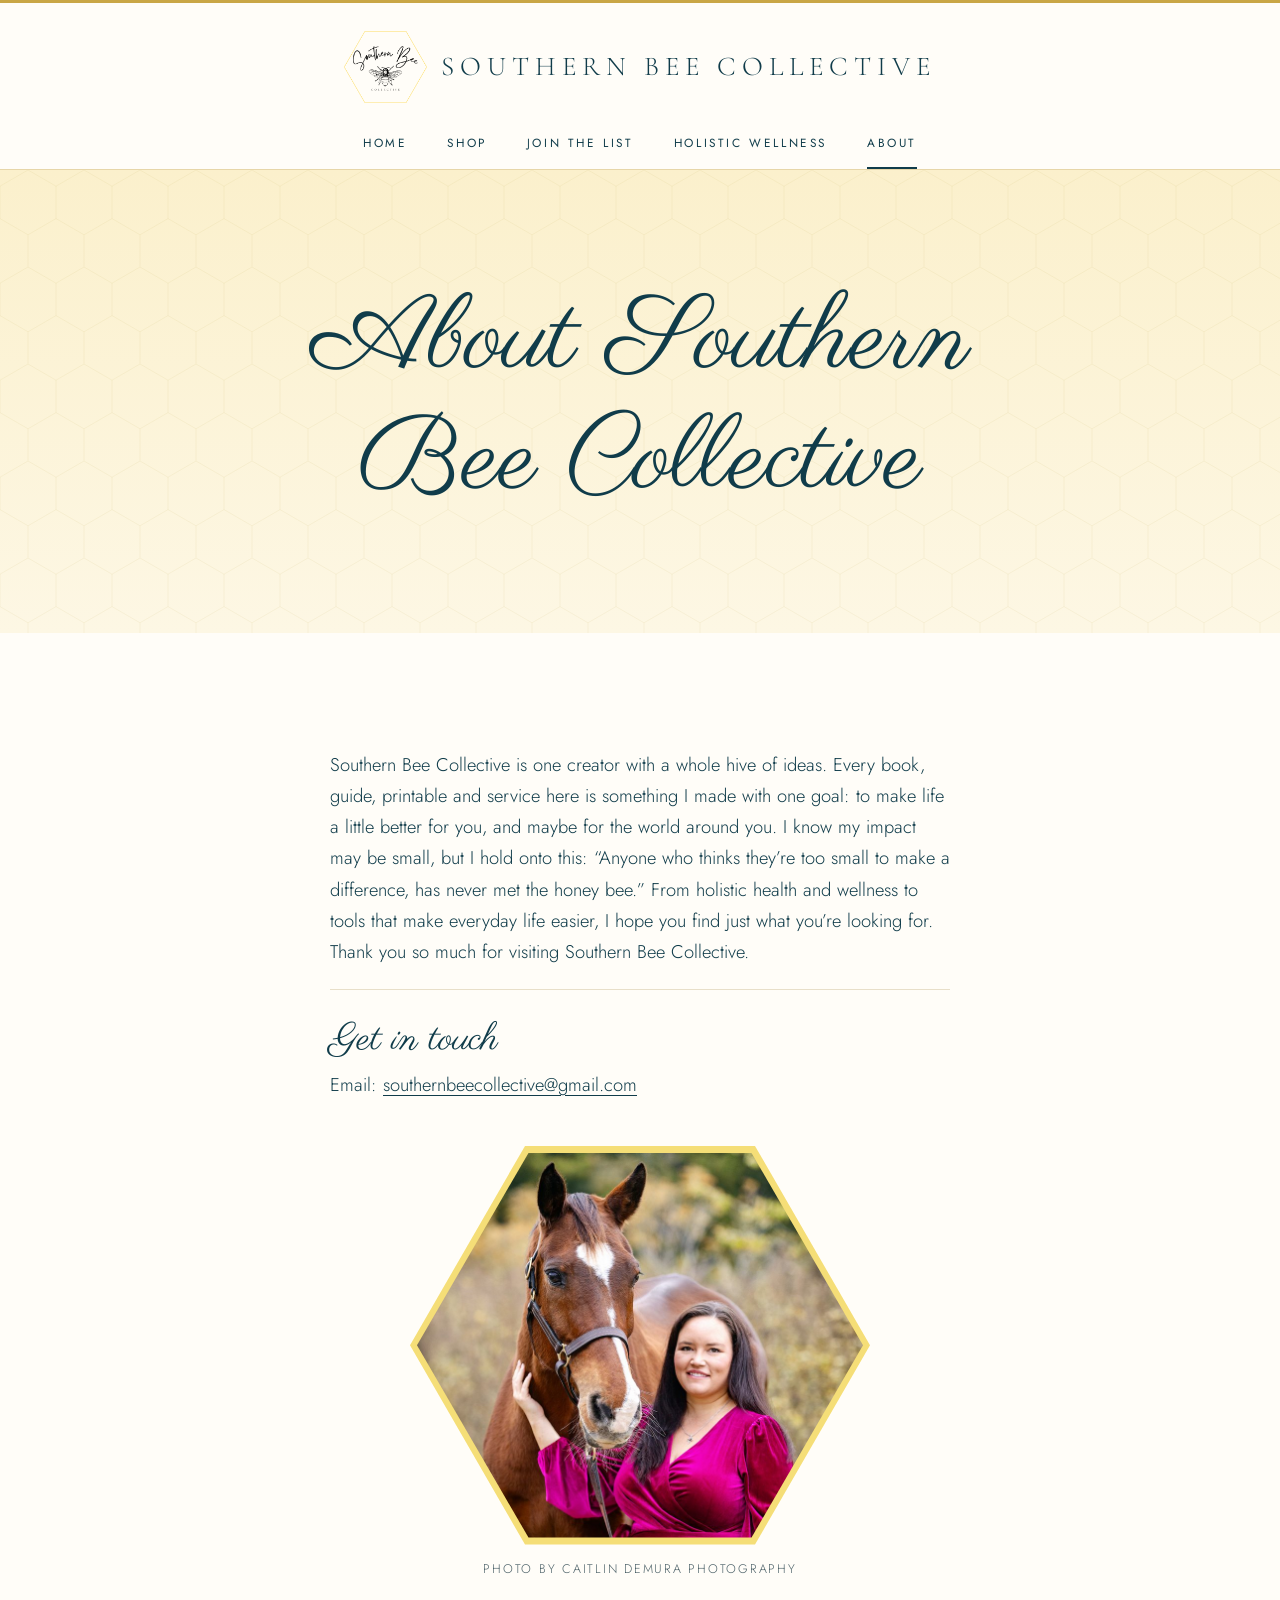
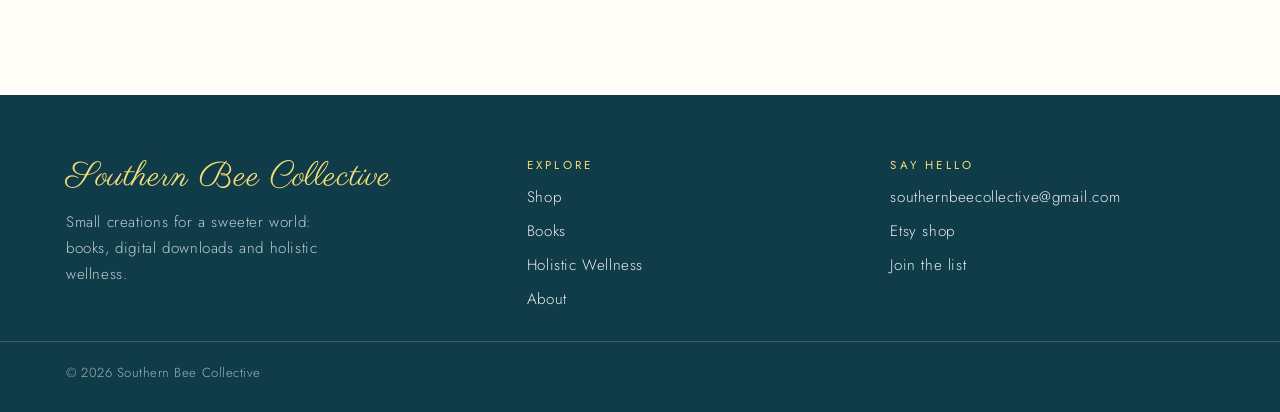
==== commit de59be50: "Credit Caitlin Demura Photography under the About photo Co-Authored-By: Claude Opus 5.5 (1M context)" ====
--- a/about.html
+++ b/about.html
@@ -55,9 +55,12 @@
             <h2 class="script">Get in touch</h2>
             <p>Email: <a data-content="contactEmail" href="mailto:southernbeecollective@gmail.com">southernbeecollective@gmail.com</a></p>
           </div>
-          <figure class="honeycomb">
-            <img src="assets/jessica-and-horse.jpg" alt="Jessica smiling beside her chestnut horse, who wears a leather halter, with autumn trees behind them" width="900" height="780" loading="lazy">
-          </figure>
+          <div class="photo-wrap">
+            <figure class="honeycomb">
+              <img src="assets/jessica-and-horse.jpg" alt="Jessica smiling beside her chestnut horse, who wears a leather halter, with autumn trees behind them" width="900" height="780" loading="lazy">
+            </figure>
+            <p class="photo-credit">Photo by Caitlin Demura Photography</p>
+          </div>
         </div>
       </div>
     </section>
--- a/styles.css
+++ b/styles.css
@@ -192,6 +192,7 @@
   background: var(--honey); clip-path: var(--hex); padding: 7px;
 }
 .honeycomb img { width: 100%; height: 100%; object-fit: cover; clip-path: var(--hex); }
+.prose .photo-credit { margin-top: 14px; text-align: center; font-size: .78rem; letter-spacing: .14em; text-transform: uppercase; color: var(--ink-soft); }
 
 /* Equine Services: photo and black text panel, side by side */
 .equine { background: var(--pearl); color: var(--ink); }
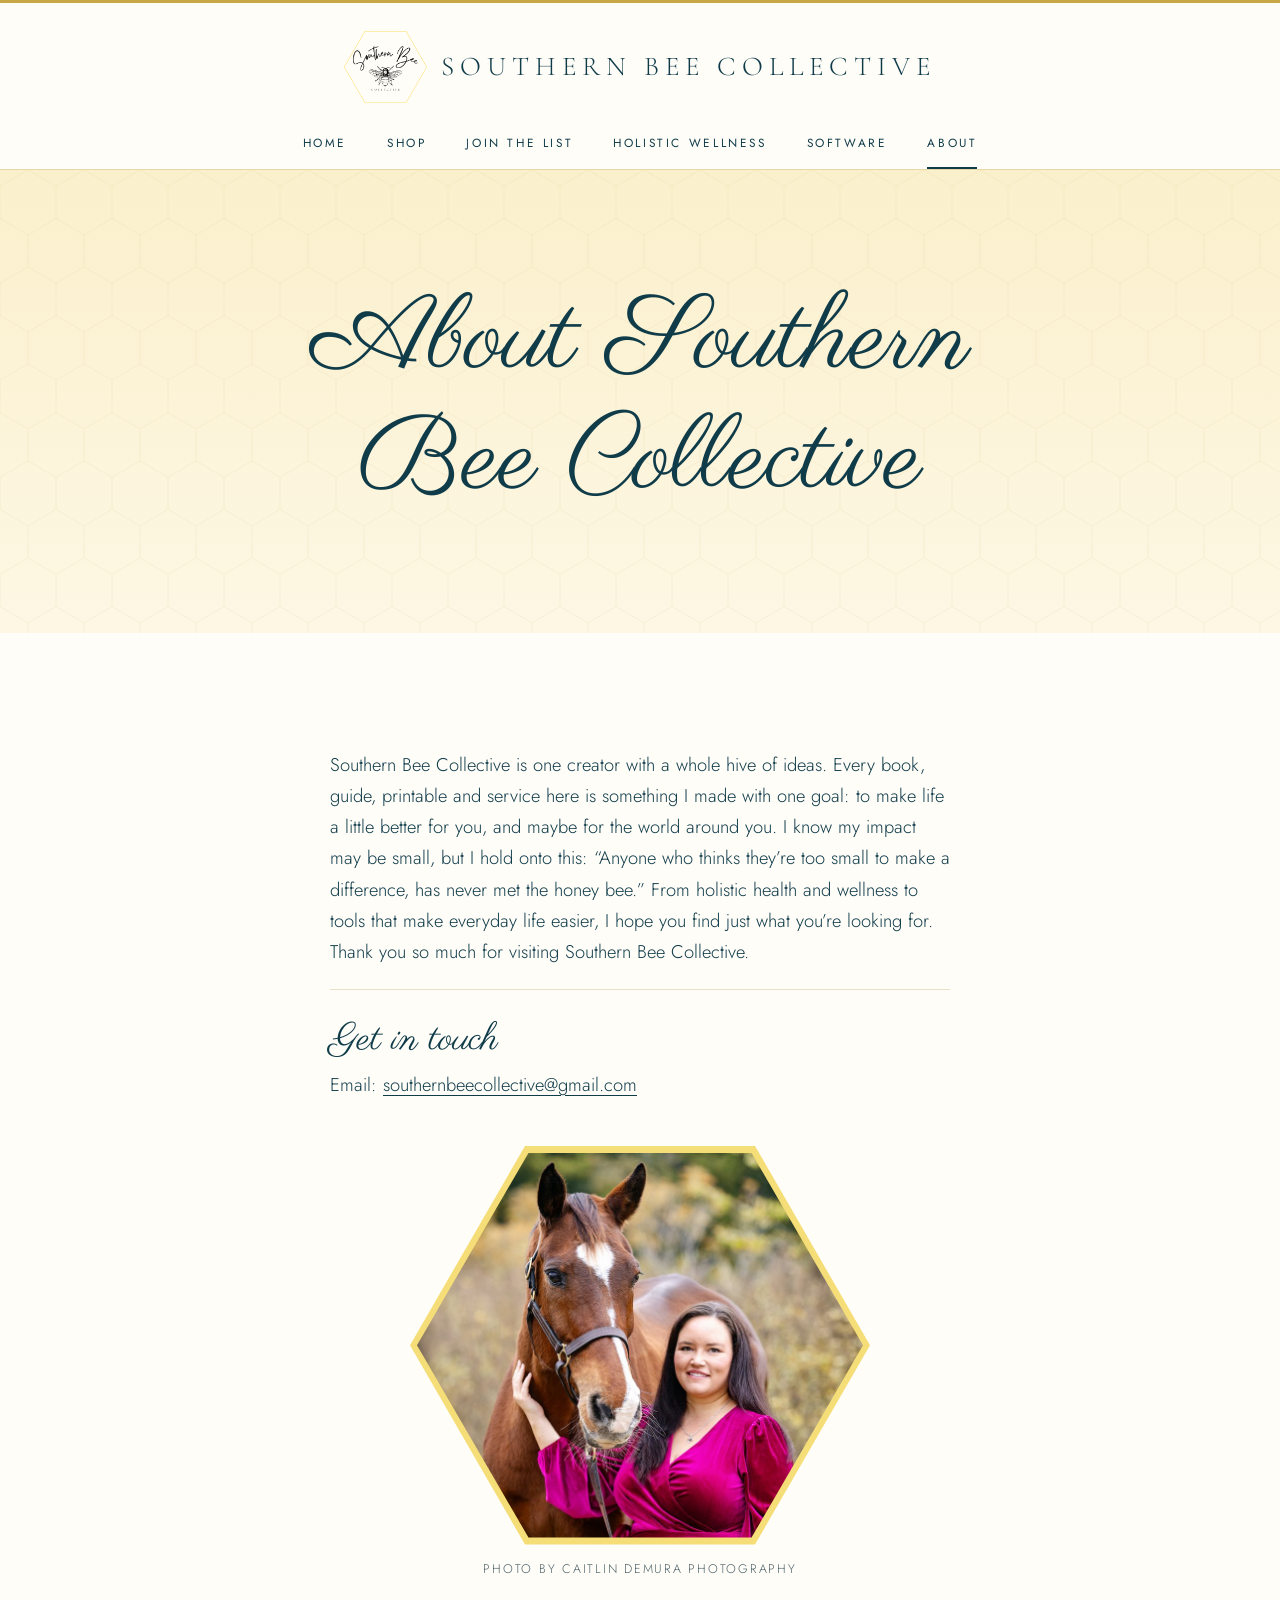
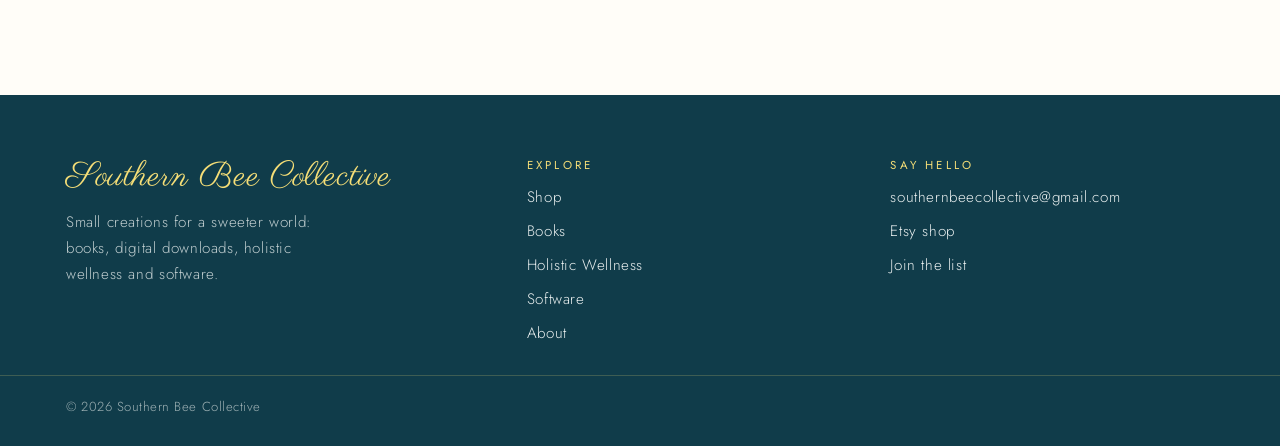
==== commit 1a0b9309: "Add a Software page for Southern Bee Software Co-Authored-By: Claude Opus 5.5 <noreply@anthropic.com" ====
--- a/about.html
+++ b/about.html
@@ -12,8 +12,8 @@
   <meta property="og:title" content="About | Southern Bee Collective">
   <meta property="og:description" content="Meet Southern Bee Collective, a small independent shop making practical books, guides, templates and printables.">
   <meta property="og:url" content="https://www.southernbeecollective.com/about.html">
-  <meta property="og:image" content="https://www.southernbeecollective.com/assets/social-preview.jpg">
-  <meta property="og:image:alt" content="Southern Bee Collective logo">
+  <meta property="og:image" content="https://www.southernbeecollective.com/assets/social-preview.jpg?v=2">
+  <meta property="og:image:alt" content="Southern Bee Collective: Small creations for a sweeter world. Jessica Hart with her chestnut horse in an arched gold frame.">
   <meta name="twitter:card" content="summary_large_image">
   <link rel="apple-touch-icon" href="assets/favicon.png">
   <link rel="icon" href="assets/favicon.png">
@@ -35,6 +35,7 @@
         <a href="shop.html">Shop</a>
         <a href="subscribe.html">Join the list</a>
         <a href="equine.html">Holistic Wellness</a>
+        <a href="software.html">Software</a>
         <a href="about.html" aria-current="page">About</a>
       </nav>
     </div>
@@ -71,11 +72,11 @@
     <div class="wrap foot">
       <div class="foot-brand">
         <span class="script">Southern Bee Collective</span>
-        <p>Small creations for a sweeter world: books, digital downloads and holistic wellness.</p>
+        <p>Small creations for a sweeter world: books, digital downloads, holistic wellness and software.</p>
       </div>
       <nav aria-label="Footer">
         <h2>Explore</h2>
-        <ul><li><a href="shop.html">Shop</a></li><li><a href="index.html#books">Books</a></li><li><a href="equine.html">Holistic Wellness</a></li><li><a href="about.html">About</a></li></ul>
+        <ul><li><a href="shop.html">Shop</a></li><li><a href="index.html#books">Books</a></li><li><a href="equine.html">Holistic Wellness</a></li><li><a href="software.html">Software</a></li><li><a href="about.html">About</a></li></ul>
       </nav>
       <div>
         <h2>Say hello</h2>
--- a/styles.css
+++ b/styles.css
@@ -248,7 +248,7 @@
 
 /* Small gold label above a heading */
 .eyebrow { font-size: .74rem; letter-spacing: .3em; text-transform: uppercase; color: var(--honey-deep); display: flex; align-items: center; gap: 14px; }
-.eyebrow::after, .section-head .eyebrow::before { content: ""; width: 48px; height: 1px; background: var(--gold); }
+.eyebrow::after, .section-head .eyebrow::before, .page-hero .eyebrow::before { content: ""; width: 48px; height: 1px; background: var(--gold); }
 .section-head .eyebrow { justify-content: center; }
 
 /* Home hero: words on the left, an arched portrait on the right */
@@ -291,6 +291,13 @@
   .feature > div + div { border-left: 0; border-top: 1px solid var(--gold-soft); }
 }
 
+/* Software: a 2x2 grid of services framed in gold hairlines */
+.services { max-width: 880px; margin-inline: auto; width: 100%; display: grid; grid-template-columns: repeat(2, minmax(0, 1fr)); gap: 1px; background: var(--gold-soft); border: 1px solid var(--gold-soft); }
+.services > div { background: #fff; padding: 32px 28px; display: grid; gap: 8px; align-content: start; text-align: center; }
+.services h3 { font-family: var(--display); font-size: 1.5rem; }
+.services p { font-size: .95rem; color: var(--ink-soft); }
+@media (max-width: 640px) { .services { grid-template-columns: 1fr; } }
+
 /* Books: covers with real depth, titles in the serif */
 .book .card-img { background: transparent !important; overflow: visible; padding: 0 18px; }
 .book .card-img > img { box-shadow: 0 2px 4px rgba(16, 60, 74, .08), 0 28px 48px -22px rgba(16, 60, 74, .55); border-radius: 2px 4px 4px 2px; }
